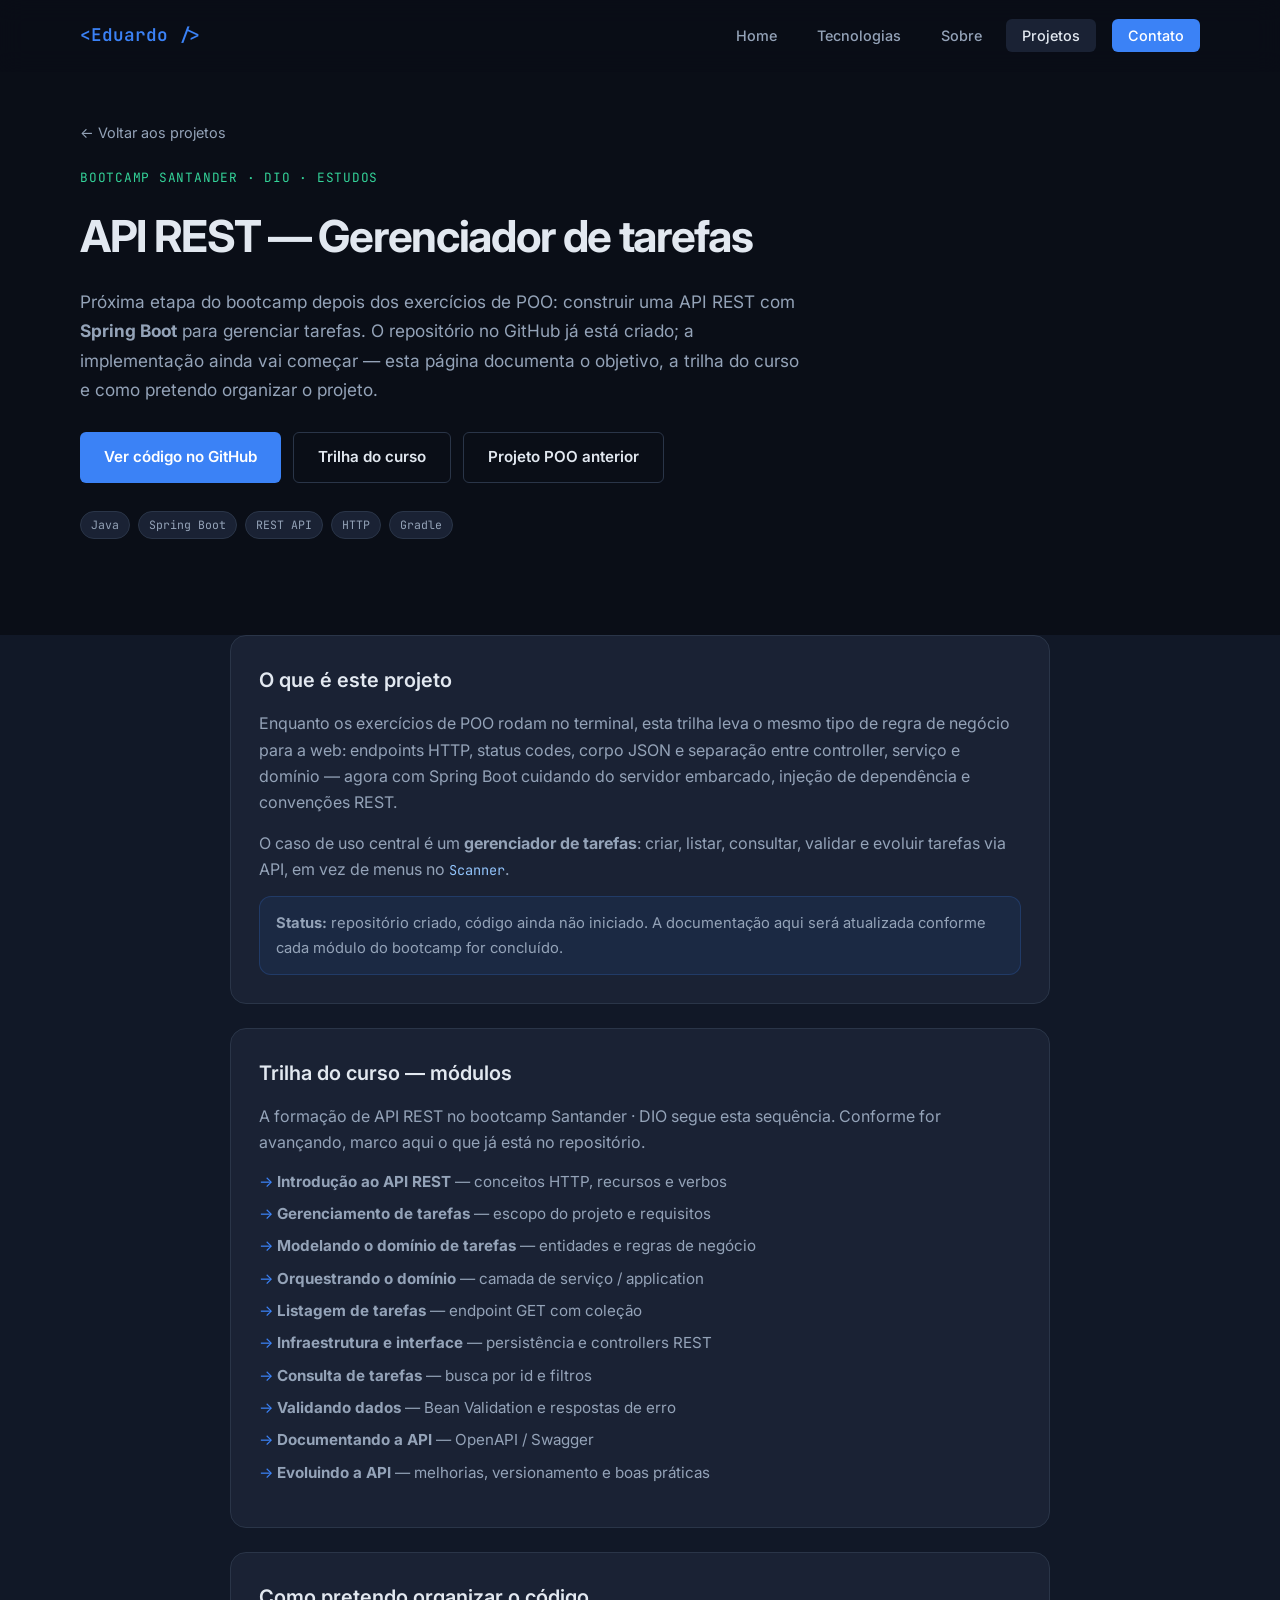
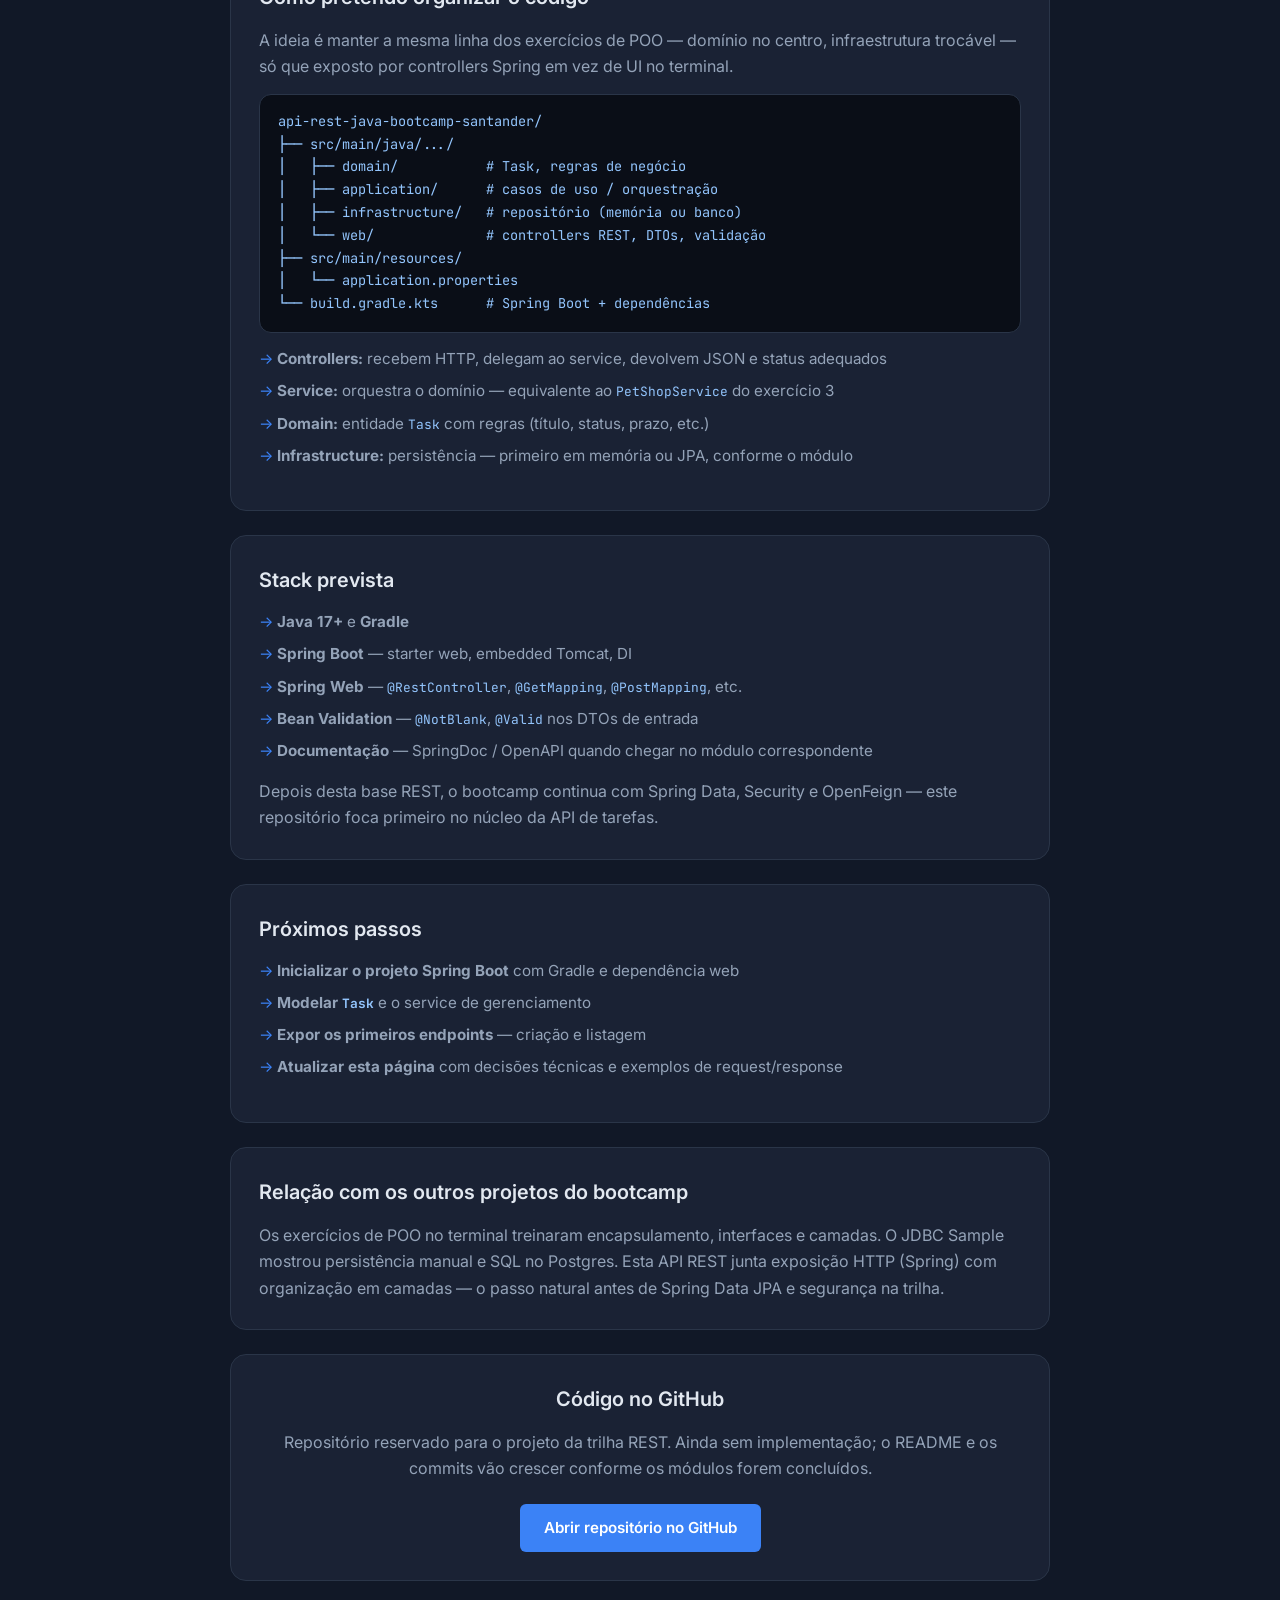
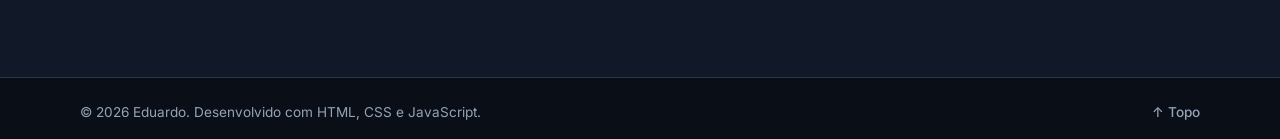
==== api-rest-java-bootcamp-santander.html @ 2c7714e4 "Spring boot" ====
<!DOCTYPE html>
<html lang="pt-BR">
<head>
  <meta charset="UTF-8">
  <meta name="viewport" content="width=device-width, initial-scale=1.0, viewport-fit=cover">
  <meta name="description" content="API REST com Spring Boot — Bootcamp Santander DIO. Gerenciador de tarefas, domínio, camadas e endpoints HTTP. Projeto em início.">
  <title>API REST Spring Boot · Bootcamp Santander DIO | Eduardo</title>
  <link rel="preconnect" href="https://fonts.googleapis.com">
  <link rel="preconnect" href="https://fonts.gstatic.com" crossorigin>
  <link href="https://fonts.googleapis.com/css2?family=Inter:wght@400;500;600;700&family=JetBrains+Mono:wght@400;500&display=swap" rel="stylesheet">
  <link rel="stylesheet" href="assets/css/styles.css">
</head>
<body>

  <header class="header" id="header">
    <nav class="nav container">
      <a href="index.html#home" class="nav__logo">&lt;Eduardo /&gt;</a>
      <button class="nav__toggle" id="nav-toggle" aria-label="Abrir menu" aria-expanded="false">
        <span></span>
        <span></span>
        <span></span>
      </button>
      <ul class="nav__menu" id="nav-menu">
        <li><a href="index.html#home" class="nav__link">Home</a></li>
        <li><a href="index.html#tecnologias" class="nav__link">Tecnologias</a></li>
        <li><a href="index.html#sobre" class="nav__link">Sobre</a></li>
        <li><a href="index.html#projetos" class="nav__link active">Projetos</a></li>
        <li><a href="index.html#contato" class="nav__link nav__link--cta">Contato</a></li>
      </ul>
    </nav>
  </header>

  <main class="project-detail">

    <section class="project-detail__hero section">
      <div class="container">
        <a href="index.html#projetos" class="project-detail__back">← Voltar aos projetos</a>
        <p class="project-detail__eyebrow">Bootcamp Santander · DIO · Estudos</p>
        <h1 class="project-detail__title">API REST — Gerenciador de tarefas</h1>
        <p class="project-detail__intro">
          Próxima etapa do bootcamp depois dos exercícios de POO: construir uma API REST com
          <strong>Spring Boot</strong> para gerenciar tarefas. O repositório no GitHub já está criado;
          a implementação ainda vai começar — esta página documenta o objetivo, a trilha do curso
          e como pretendo organizar o projeto.
        </p>
        <div class="project-detail__actions">
          <a href="https://github.com/eduardocintrasantos/api-rest-java-bootcamp-santander" target="_blank" rel="noopener noreferrer" class="btn btn--primary">
            Ver código no GitHub
          </a>
          <a href="#trilha" class="btn btn--outline">Trilha do curso</a>
          <a href="bootcamp-santander-dio.html" class="btn btn--outline">Projeto POO anterior</a>
        </div>
        <div class="project-detail__tags">
          <span>Java</span>
          <span>Spring Boot</span>
          <span>REST API</span>
          <span>HTTP</span>
          <span>Gradle</span>
        </div>
      </div>
    </section>

    <section class="project-detail__section section">
      <div class="container project-detail__grid">

        <article class="project-detail__card">
          <h2>O que é este projeto</h2>
          <p>
            Enquanto os <a href="bootcamp-santander-dio.html">exercícios de POO</a> rodam no terminal,
            esta trilha leva o mesmo tipo de regra de negócio para a web: endpoints HTTP, status codes,
            corpo JSON e separação entre controller, serviço e domínio — agora com Spring Boot cuidando
            do servidor embarcado, injeção de dependência e convenções REST.
          </p>
          <p>
            O caso de uso central é um <strong>gerenciador de tarefas</strong>: criar, listar, consultar,
            validar e evoluir tarefas via API, em vez de menus no <code>Scanner</code>.
          </p>
          <p class="project-detail__run">
            <strong>Status:</strong> repositório criado, código ainda não iniciado. A documentação aqui
            será atualizada conforme cada módulo do bootcamp for concluído.
          </p>
        </article>

        <article class="project-detail__card" id="trilha">
          <h2>Trilha do curso — módulos</h2>
          <p>
            A formação de API REST no bootcamp Santander · DIO segue esta sequência.
            Conforme for avançando, marco aqui o que já está no repositório.
          </p>
          <ul class="project-detail__list">
            <li><strong>Introdução ao API REST</strong> — conceitos HTTP, recursos e verbos</li>
            <li><strong>Gerenciamento de tarefas</strong> — escopo do projeto e requisitos</li>
            <li><strong>Modelando o domínio de tarefas</strong> — entidades e regras de negócio</li>
            <li><strong>Orquestrando o domínio</strong> — camada de serviço / application</li>
            <li><strong>Listagem de tarefas</strong> — endpoint GET com coleção</li>
            <li><strong>Infraestrutura e interface</strong> — persistência e controllers REST</li>
            <li><strong>Consulta de tarefas</strong> — busca por id e filtros</li>
            <li><strong>Validando dados</strong> — Bean Validation e respostas de erro</li>
            <li><strong>Documentando a API</strong> — OpenAPI / Swagger</li>
            <li><strong>Evoluindo a API</strong> — melhorias, versionamento e boas práticas</li>
          </ul>
        </article>

        <article class="project-detail__card" id="arquitetura">
          <h2>Como pretendo organizar o código</h2>
          <p>
            A ideia é manter a mesma linha dos exercícios de POO — domínio no centro, infraestrutura
            trocável — só que exposto por controllers Spring em vez de UI no terminal.
          </p>
          <pre class="project-detail__code"><code>api-rest-java-bootcamp-santander/
├── src/main/java/.../
│   ├── domain/           # Task, regras de negócio
│   ├── application/      # casos de uso / orquestração
│   ├── infrastructure/   # repositório (memória ou banco)
│   └── web/              # controllers REST, DTOs, validação
├── src/main/resources/
│   └── application.properties
└── build.gradle.kts      # Spring Boot + dependências</code></pre>
          <ul class="project-detail__list">
            <li><strong>Controllers:</strong> recebem HTTP, delegam ao service, devolvem JSON e status adequados</li>
            <li><strong>Service:</strong> orquestra o domínio — equivalente ao <code>PetShopService</code> do exercício 3</li>
            <li><strong>Domain:</strong> entidade <code>Task</code> com regras (título, status, prazo, etc.)</li>
            <li><strong>Infrastructure:</strong> persistência — primeiro em memória ou JPA, conforme o módulo</li>
          </ul>
        </article>

        <article class="project-detail__card" id="stack">
          <h2>Stack prevista</h2>
          <ul class="project-detail__list">
            <li><strong>Java 17+</strong> e <strong>Gradle</strong></li>
            <li><strong>Spring Boot</strong> — starter web, embedded Tomcat, DI</li>
            <li><strong>Spring Web</strong> — <code>@RestController</code>, <code>@GetMapping</code>, <code>@PostMapping</code>, etc.</li>
            <li><strong>Bean Validation</strong> — <code>@NotBlank</code>, <code>@Valid</code> nos DTOs de entrada</li>
            <li><strong>Documentação</strong> — SpringDoc / OpenAPI quando chegar no módulo correspondente</li>
          </ul>
          <p>
            Depois desta base REST, o bootcamp continua com Spring Data, Security e OpenFeign —
            este repositório foca primeiro no núcleo da API de tarefas.
          </p>
        </article>

        <article class="project-detail__card" id="proximos-passos">
          <h2>Próximos passos</h2>
          <ul class="project-detail__list">
            <li><strong>Inicializar o projeto Spring Boot</strong> com Gradle e dependência web</li>
            <li><strong>Modelar <code>Task</code></strong> e o service de gerenciamento</li>
            <li><strong>Expor os primeiros endpoints</strong> — criação e listagem</li>
            <li><strong>Atualizar esta página</strong> com decisões técnicas e exemplos de request/response</li>
          </ul>
        </article>

        <article class="project-detail__card">
          <h2>Relação com os outros projetos do bootcamp</h2>
          <p>
            Os exercícios de <a href="bootcamp-santander-dio.html">POO no terminal</a> treinaram encapsulamento,
            interfaces e camadas. O <a href="jdbc-sample.html">JDBC Sample</a> mostrou persistência manual
            e SQL no Postgres. Esta API REST junta exposição HTTP (Spring) com organização em camadas —
            o passo natural antes de Spring Data JPA e segurança na trilha.
          </p>
        </article>

        <article class="project-detail__card project-detail__card--cta">
          <h2>Código no GitHub</h2>
          <p>
            Repositório reservado para o projeto da trilha REST. Ainda sem implementação;
            o README e os commits vão crescer conforme os módulos forem concluídos.
          </p>
          <a href="https://github.com/eduardocintrasantos/api-rest-java-bootcamp-santander" target="_blank" rel="noopener noreferrer" class="btn btn--primary">
            Abrir repositório no GitHub
          </a>
        </article>

      </div>
    </section>

  </main>

  <footer class="footer">
    <div class="container footer__inner">
      <p>&copy; 2026 Eduardo. Desenvolvido com HTML, CSS e JavaScript.</p>
      <a href="index.html#home" class="footer__top" aria-label="Voltar ao topo">↑ Topo</a>
    </div>
  </footer>

  <script src="assets/js/main.js"></script>
</body>
</html>
---- assets/css/styles.css ----
:root {
  --color-bg: #0a0e17;
  --color-bg-alt: #111827;
  --color-surface: #1a2234;
  --color-surface-hover: #1f2a40;
  --color-border: #2a3548;
  --color-text: #e2e8f0;
  --color-text-muted: #94a3b8;
  --color-accent: #3b82f6;
  --color-accent-hover: #2563eb;
  --color-accent-glow: rgba(59, 130, 246, 0.25);

  --font-sans: 'Inter', system-ui, sans-serif;
  --font-mono: 'JetBrains Mono', monospace;

  --radius-sm: 6px;
  --radius-md: 12px;
  --radius-lg: 16px;

  --shadow-md: 0 8px 24px rgba(0, 0, 0, 0.4);
  --shadow-glow: 0 0 40px var(--color-accent-glow);

  --header-height: 72px;
  --safe-top: env(safe-area-inset-top, 0px);
  --transition: 0.25s ease;
}

*, *::before, *::after {
  box-sizing: border-box;
  margin: 0;
  padding: 0;
}

html {
  scroll-behavior: smooth;
  scroll-padding-top: calc(var(--header-height) + var(--safe-top));
  -webkit-text-size-adjust: 100%;
}

body {
  font-family: var(--font-sans);
  background-color: var(--color-bg);
  color: var(--color-text);
  line-height: 1.6;
  -webkit-font-smoothing: antialiased;
  overflow-x: clip;
}

img, svg {
  display: block;
  max-width: 100%;
}

a {
  color: inherit;
  text-decoration: none;
}

ul {
  list-style: none;
}

button {
  font: inherit;
  color: inherit;
  border: none;
  background: none;
}

.container {
  width: min(1120px, 92%);
  margin-inline: auto;
}

.section {
  padding-block: 96px;
}

.section__title {
  font-size: clamp(1.75rem, 4vw, 2.25rem);
  font-weight: 700;
  letter-spacing: -0.02em;
  margin-bottom: 12px;
}

.section__subtitle {
  color: var(--color-text-muted);
  font-size: 1.05rem;
  max-width: 540px;
  margin-bottom: 48px;
}

.btn {
  display: inline-flex;
  align-items: center;
  justify-content: center;
  gap: 8px;
  padding: 12px 24px;
  border-radius: var(--radius-sm);
  font-weight: 600;
  font-size: 0.95rem;
  cursor: pointer;
  transition: all var(--transition);
}

.btn--primary {
  background: var(--color-accent);
  color: #fff;
}

.btn--primary:hover {
  background: var(--color-accent-hover);
  box-shadow: var(--shadow-glow);
  transform: translateY(-1px);
}

.btn--outline {
  border: 1px solid var(--color-border);
  color: var(--color-text);
}

.btn--outline:hover {
  border-color: var(--color-accent);
  color: var(--color-accent);
}

.header {
  position: fixed;
  top: 0;
  left: 0;
  width: 100%;
  height: calc(var(--header-height) + var(--safe-top));
  padding-top: var(--safe-top);
  background: rgba(10, 14, 23, 0.85);
  backdrop-filter: blur(12px);
  border-bottom: 1px solid transparent;
  z-index: 100;
  transition: border-color var(--transition);
}

.header.scrolled {
  border-bottom-color: var(--color-border);
}

.nav {
  display: flex;
  align-items: center;
  justify-content: space-between;
  height: 100%;
}

.nav__logo {
  font-family: var(--font-mono);
  font-weight: 600;
  font-size: 1.1rem;
  color: var(--color-accent);
}

.nav__menu {
  display: flex;
  align-items: center;
  gap: 8px;
}

.nav__link {
  padding: 8px 16px;
  border-radius: var(--radius-sm);
  font-size: 0.9rem;
  font-weight: 500;
  color: var(--color-text-muted);
  transition: color var(--transition), background var(--transition);
}

.nav__link:hover,
.nav__link.active {
  color: var(--color-text);
}

.nav__link.active {
  background: var(--color-surface);
}

.nav__link--cta {
  background: var(--color-accent);
  color: #fff !important;
  margin-left: 8px;
}

.nav__link--cta:hover {
  background: var(--color-accent-hover);
}

.nav__toggle {
  display: none;
  flex-direction: column;
  gap: 5px;
  cursor: pointer;
  padding: 4px;
}

.nav__toggle span {
  display: block;
  width: 24px;
  height: 2px;
  background: var(--color-text);
  border-radius: 2px;
  transition: var(--transition);
}

.hero {
  min-height: 100vh;
  display: flex;
  align-items: center;
  padding-top: calc(var(--header-height) + var(--safe-top));
  position: relative;
  overflow: hidden;
}

.hero::before {
  content: '';
  position: absolute;
  top: -20%;
  right: -10%;
  width: 600px;
  height: 600px;
  background: radial-gradient(circle, var(--color-accent-glow) 0%, transparent 70%);
  pointer-events: none;
}

.hero__grid {
  display: grid;
  grid-template-columns: 1fr 1fr;
  gap: 64px;
  align-items: center;
}

.hero__greeting {
  font-family: var(--font-mono);
  color: var(--color-accent);
  font-size: 0.95rem;
  margin-bottom: 8px;
}

.hero__title {
  font-size: clamp(2.5rem, 6vw, 4rem);
  font-weight: 700;
  letter-spacing: -0.03em;
  line-height: 1.1;
  margin-bottom: 8px;
}

.hero__subtitle {
  font-size: clamp(1.1rem, 2.5vw, 1.4rem);
  color: var(--color-text-muted);
  font-weight: 500;
  margin-bottom: 20px;
}

.hero__description {
  color: var(--color-text-muted);
  font-size: 1.05rem;
  max-width: 480px;
  margin-bottom: 32px;
}

.hero__actions {
  display: flex;
  flex-wrap: wrap;
  gap: 12px;
  margin-bottom: 40px;
}

.hero__social {
  display: flex;
  flex-wrap: wrap;
  gap: 16px;
}

.social-link {
  display: inline-flex;
  align-items: center;
  gap: 8px;
  font-size: 0.9rem;
  color: var(--color-text-muted);
  transition: color var(--transition);
}

.social-link svg {
  width: 20px;
  height: 20px;
}

.social-link:hover {
  color: var(--color-accent);
}

.hero__photo {
  max-width: 340px;
  margin-inline: auto;
}

.hero__photo-frame {
  aspect-ratio: 4 / 5;
  border-radius: var(--radius-lg);
  overflow: hidden;
  border: 1px solid var(--color-border);
  box-shadow: var(--shadow-md);
  background: var(--color-surface);
}

.hero__photo-frame img {
  width: 100%;
  height: 100%;
  object-fit: cover;
  object-position: center top;
}

.code-block {
  background: var(--color-surface);
  border: 1px solid var(--color-border);
  border-radius: var(--radius-md);
  overflow: hidden;
  box-shadow: var(--shadow-md);
}

.code-block__header {
  display: flex;
  align-items: center;
  gap: 8px;
  padding: 12px 16px;
  background: var(--color-bg-alt);
  border-bottom: 1px solid var(--color-border);
}

.dot {
  width: 12px;
  height: 12px;
  border-radius: 50%;
}

.dot--red { background: #ef4444; }
.dot--yellow { background: #eab308; }
.dot--green { background: #22c55e; }

.code-block__filename {
  margin-left: auto;
  font-family: var(--font-mono);
  font-size: 0.75rem;
  color: var(--color-text-muted);
}

.code-block__body {
  padding: 24px;
  font-family: var(--font-mono);
  font-size: 0.85rem;
  line-height: 1.7;
  overflow-x: auto;
}

.code-block__body .kw { color: #c084fc; }
.code-block__body .cls { color: #67e8f9; }
.code-block__body .str { color: #86efac; }
.code-block__body .fn { color: #fbbf24; }

.tech {
  background: var(--color-bg-alt);
}

.tech__grid {
  display: grid;
  grid-template-columns: repeat(auto-fit, minmax(180px, 1fr));
  gap: 20px;
}

.tech__card {
  background: var(--color-surface);
  border: 1px solid var(--color-border);
  border-radius: var(--radius-md);
  padding: 28px 24px;
  text-align: center;
  transition: border-color var(--transition), transform var(--transition);
}

.tech__card:hover {
  border-color: var(--color-accent);
  transform: translateY(-4px);
}

.tech__icon {
  font-size: 2rem;
  display: block;
  margin-bottom: 12px;
}

.tech__name {
  font-size: 1rem;
  font-weight: 600;
  margin-bottom: 6px;
}

.tech__desc {
  font-size: 0.85rem;
  color: var(--color-text-muted);
}

.about__grid {
  display: grid;
  grid-template-columns: 2fr 1fr;
  gap: 48px;
  align-items: start;
}

.about__text {
  color: var(--color-text-muted);
  margin-bottom: 16px;
  font-size: 1.05rem;
}

.about__highlights {
  display: grid;
  gap: 16px;
  margin-top: 32px;
}

.highlight {
  display: flex;
  align-items: flex-start;
  gap: 16px;
  padding: 16px;
  background: var(--color-surface);
  border: 1px solid var(--color-border);
  border-radius: var(--radius-md);
  transition: border-color var(--transition);
}

.highlight:hover {
  border-color: var(--color-accent);
}

.highlight__icon {
  font-size: 1.4rem;
  flex-shrink: 0;
}

.highlight strong {
  display: block;
  font-size: 0.95rem;
  margin-bottom: 2px;
}

.highlight p {
  font-size: 0.85rem;
  color: var(--color-text-muted);
}

.highlight__meta {
  font-family: var(--font-mono);
  font-size: 0.78rem !important;
  color: var(--color-accent) !important;
  margin-top: 4px;
}

.highlight__topics {
  margin-top: 6px;
}

.highlight__topics li {
  position: relative;
  padding-left: 14px;
  font-size: 0.85rem;
  color: var(--color-text-muted);
  margin-bottom: 4px;
  line-height: 1.45;
}

.highlight__topics li::before {
  content: '·';
  position: absolute;
  left: 0;
  color: var(--color-accent);
  font-weight: 700;
}

.about__card {
  background: var(--color-surface);
  border: 1px solid var(--color-border);
  border-radius: var(--radius-md);
  padding: 28px;
  position: sticky;
  top: calc(var(--header-height) + 24px);
}

.about__card-title {
  font-size: 1.1rem;
  margin-bottom: 16px;
}

.hobbies li {
  padding: 10px 0;
  border-bottom: 1px solid var(--color-border);
  font-size: 0.95rem;
  color: var(--color-text-muted);
}

.hobbies li:last-child {
  border-bottom: none;
}

.projects {
  background: var(--color-bg-alt);
}

.projects__grid {
  display: grid;
  grid-template-columns: repeat(auto-fit, minmax(min(100%, 320px), 1fr));
  gap: 28px;
}

.project-card {
  background: var(--color-surface);
  border: 1px solid var(--color-border);
  border-radius: var(--radius-lg);
  overflow: hidden;
  transition: border-color var(--transition), transform var(--transition), box-shadow var(--transition);
}

.project-card:hover {
  border-color: var(--color-accent);
  transform: translateY(-6px);
  box-shadow: var(--shadow-md);
}

.project-card__link {
  display: block;
  height: 100%;
}

.project-card__image {
  position: relative;
  aspect-ratio: 16 / 9;
  background: var(--color-bg);
  overflow: hidden;
}

.project-card__img {
  width: 100%;
  height: 100%;
  object-fit: cover;
  object-position: top center;
  display: block;
}

.project-card__placeholder {
  display: flex;
  flex-direction: column;
  align-items: center;
  justify-content: center;
  gap: 12px;
  height: 100%;
  color: var(--color-text-muted);
  border-bottom: 1px dashed var(--color-border);
}

.project-card__placeholder svg {
  width: 48px;
  height: 48px;
  opacity: 0.4;
}

.project-card__placeholder span {
  font-size: 0.85rem;
  opacity: 0.6;
}

.project-card__badge {
  position: absolute;
  top: 12px;
  right: 12px;
  background: rgba(59, 130, 246, 0.15);
  color: var(--color-accent);
  font-size: 0.75rem;
  font-weight: 600;
  padding: 4px 10px;
  border-radius: 20px;
  border: 1px solid rgba(59, 130, 246, 0.3);
}

.project-card__badge--ai {
  background: #7c3aed;
  color: #fff;
  border-color: #6d28d9;
}

.project-card__badge--next {
  background: var(--color-accent);
  color: #fff;
  border-color: transparent;
}

.project-card__badge--study {
  background: rgba(16, 185, 129, 0.15);
  color: #34d399;
  border-color: rgba(16, 185, 129, 0.35);
}

.project-card__placeholder--code {
  background:
    linear-gradient(135deg, rgba(59, 130, 246, 0.08), rgba(16, 185, 129, 0.06)),
    var(--color-bg);
}

.project-card__note {
  font-size: 0.85rem;
  color: var(--color-text-muted);
  margin-bottom: 14px;
  line-height: 1.55;
}

.project-card__body {
  padding: 24px;
}

.project-card__title {
  font-size: 1.15rem;
  font-weight: 600;
  margin-bottom: 12px;
}

.project-card__features {
  margin-bottom: 16px;
}

.project-card__features li {
  position: relative;
  padding-left: 18px;
  font-size: 0.88rem;
  color: var(--color-text-muted);
  margin-bottom: 6px;
}

.project-card__features li::before {
  content: '→';
  position: absolute;
  left: 0;
  color: var(--color-accent);
  font-size: 0.8rem;
}

.project-card__tags {
  display: flex;
  flex-wrap: wrap;
  gap: 8px;
}

.project-card__tags span {
  font-family: var(--font-mono);
  font-size: 0.72rem;
  padding: 4px 10px;
  background: var(--color-bg-alt);
  border: 1px solid var(--color-border);
  border-radius: 20px;
  color: var(--color-text-muted);
}

.project-detail__hero {
  padding-top: calc(var(--header-height) + var(--safe-top) + 48px);
}

.project-detail__back {
  display: inline-flex;
  align-items: center;
  gap: 6px;
  color: var(--color-text-muted);
  font-size: 0.9rem;
  margin-bottom: 24px;
  transition: color var(--transition);
}

.project-detail__back:hover {
  color: var(--color-accent);
}

.project-detail__eyebrow {
  font-family: var(--font-mono);
  font-size: 0.8rem;
  color: #34d399;
  text-transform: uppercase;
  letter-spacing: 0.06em;
  margin-bottom: 12px;
}

.project-detail__title {
  font-size: clamp(2rem, 5vw, 2.75rem);
  font-weight: 700;
  letter-spacing: -0.03em;
  margin-bottom: 16px;
  max-width: 720px;
}

.project-detail__intro {
  color: var(--color-text-muted);
  font-size: 1.08rem;
  max-width: 720px;
  margin-bottom: 28px;
  line-height: 1.7;
}

.project-detail__actions {
  display: flex;
  flex-wrap: wrap;
  gap: 12px;
  margin-bottom: 28px;
}

.project-detail__tags {
  display: flex;
  flex-wrap: wrap;
  gap: 8px;
}

.project-detail__tags span {
  font-family: var(--font-mono);
  font-size: 0.72rem;
  padding: 4px 10px;
  background: var(--color-surface);
  border: 1px solid var(--color-border);
  border-radius: 20px;
  color: var(--color-text-muted);
}

.project-detail__section {
  background: var(--color-bg-alt);
  padding-top: 0;
}

.project-detail__grid {
  display: grid;
  gap: 24px;
  max-width: 820px;
}

.project-detail__card {
  background: var(--color-surface);
  border: 1px solid var(--color-border);
  border-radius: var(--radius-lg);
  padding: 28px;
}

.project-detail__card h2 {
  font-size: 1.25rem;
  font-weight: 600;
  margin-bottom: 14px;
}

.project-detail__card p {
  color: var(--color-text-muted);
  margin-bottom: 14px;
  line-height: 1.65;
}

.project-detail__card p:last-child {
  margin-bottom: 0;
}

.project-detail__list {
  margin: 0 0 14px 0;
  padding: 0;
  list-style: none;
}

.project-detail__list li {
  position: relative;
  padding-left: 18px;
  color: var(--color-text-muted);
  margin-bottom: 8px;
  font-size: 0.95rem;
}

.project-detail__list li::before {
  content: '→';
  position: absolute;
  left: 0;
  color: var(--color-accent);
}

.project-detail__decision {
  padding-top: 18px;
  margin-top: 18px;
  border-top: 1px solid var(--color-border);
}

.project-detail__decision:first-of-type {
  padding-top: 0;
  margin-top: 0;
  border-top: none;
}

.project-detail__decision h3 {
  font-size: 1rem;
  font-weight: 600;
  margin-bottom: 10px;
  color: var(--color-text);
}

.project-detail__code {
  background: var(--color-bg);
  border: 1px solid var(--color-border);
  border-radius: var(--radius-md);
  padding: 16px 18px;
  overflow-x: auto;
  margin: 14px 0;
}

.project-detail__code code {
  font-family: var(--font-mono);
  font-size: 0.82rem;
  line-height: 1.6;
  color: #cbd5e1;
  white-space: pre;
}

.project-detail__run {
  padding: 14px 16px;
  background: rgba(59, 130, 246, 0.08);
  border: 1px solid rgba(59, 130, 246, 0.2);
  border-radius: var(--radius-md);
  font-size: 0.92rem;
}

.project-detail__card--cta {
  text-align: center;
}

.project-detail__card--cta .btn {
  margin-top: 8px;
}

.project-detail__card code,
.project-detail__run code {
  font-family: var(--font-mono);
  font-size: 0.85em;
  color: #93c5fd;
}

.contact__content {
  max-width: 560px;
}

.contact__text {
  color: var(--color-text-muted);
  margin-bottom: 32px;
  font-size: 1.05rem;
}

.contact__links {
  display: flex;
  flex-direction: column;
  gap: 16px;
}

.contact__link {
  display: inline-flex;
  align-items: center;
  gap: 12px;
  min-width: 0;
  font-size: 0.95rem;
  color: var(--color-text-muted);
  padding: 16px 20px;
  background: var(--color-surface);
  border: 1px solid var(--color-border);
  border-radius: var(--radius-md);
  overflow-wrap: anywhere;
  transition: color var(--transition), border-color var(--transition);
}

.contact__link svg {
  width: 20px;
  height: 20px;
  flex-shrink: 0;
}

.contact__link:hover {
  color: var(--color-accent);
  border-color: var(--color-accent);
}

.footer {
  border-top: 1px solid var(--color-border);
  padding-block: 24px;
}

.footer__inner {
  display: flex;
  align-items: center;
  justify-content: space-between;
  font-size: 0.85rem;
  color: var(--color-text-muted);
}

.footer__top {
  font-weight: 500;
  transition: color var(--transition);
}

.footer__top:hover {
  color: var(--color-accent);
}

@media (max-width: 900px) {
  .hero {
    min-height: auto;
    padding-bottom: 48px;
  }

  .hero__grid,
  .about__grid {
    grid-template-columns: 1fr;
    gap: 40px;
  }

  .hero__visual {
    order: -1;
  }

  .hero__photo {
    max-width: min(260px, 68vw);
  }

  .about__card {
    position: static;
  }
}

@media (max-width: 768px) {
  .container {
    width: min(1120px, calc(100% - 24px));
  }

  .section {
    padding-block: 72px;
  }

  .section__subtitle {
    margin-bottom: 32px;
  }

  .nav__toggle {
    display: flex;
  }

  .nav__menu {
    position: fixed;
    top: calc(var(--header-height) + var(--safe-top));
    left: 0;
    width: 100%;
    z-index: 99;
    flex-direction: column;
    background: var(--color-bg-alt);
    border-bottom: 1px solid var(--color-border);
    padding: 16px;
    padding-bottom: max(16px, env(safe-area-inset-bottom));
    gap: 4px;
    max-height: calc(100dvh - var(--header-height) - var(--safe-top));
    overflow-y: auto;
    transform: translateY(-120%);
    opacity: 0;
    pointer-events: none;
    transition: transform var(--transition), opacity var(--transition);
  }

  .nav__menu.open {
    transform: translateY(0);
    opacity: 1;
    pointer-events: all;
  }

  .nav__link {
    width: 100%;
    text-align: center;
    padding: 12px;
  }

  .nav__link--cta {
    margin-left: 0;
    margin-top: 8px;
  }

  .nav__toggle.open span:nth-child(1) {
    transform: rotate(45deg) translate(5px, 5px);
  }

  .nav__toggle.open span:nth-child(2) {
    opacity: 0;
  }

  .nav__toggle.open span:nth-child(3) {
    transform: rotate(-45deg) translate(5px, -5px);
  }

  .projects__grid {
    gap: 20px;
  }

  .project-card__body {
    padding: 20px;
  }

  .project-detail__hero {
    padding-top: calc(var(--header-height) + var(--safe-top) + 32px);
  }

  .project-detail__card {
    padding: 22px;
  }
}

@media (max-width: 480px) {
  .section {
    padding-block: 56px;
  }

  .hero__title {
    font-size: clamp(2rem, 10vw, 2.75rem);
  }

  .hero__description {
    font-size: 1rem;
  }

  .hero__actions {
    flex-direction: column;
  }

  .hero__actions .btn {
    width: 100%;
  }

  .hero__social {
    flex-direction: column;
    align-items: flex-start;
    gap: 12px;
  }

  .tech__card {
    padding: 22px 18px;
  }

  .highlight {
    padding: 14px;
    gap: 12px;
  }

  .project-detail__actions {
    flex-direction: column;
  }

  .project-detail__actions .btn {
    width: 100%;
  }

  .project-detail__card {
    padding: 18px;
  }

  .contact__link {
    padding: 14px 16px;
    font-size: 0.9rem;
  }

  .footer__inner {
    flex-direction: column;
    gap: 12px;
    text-align: center;
  }
}
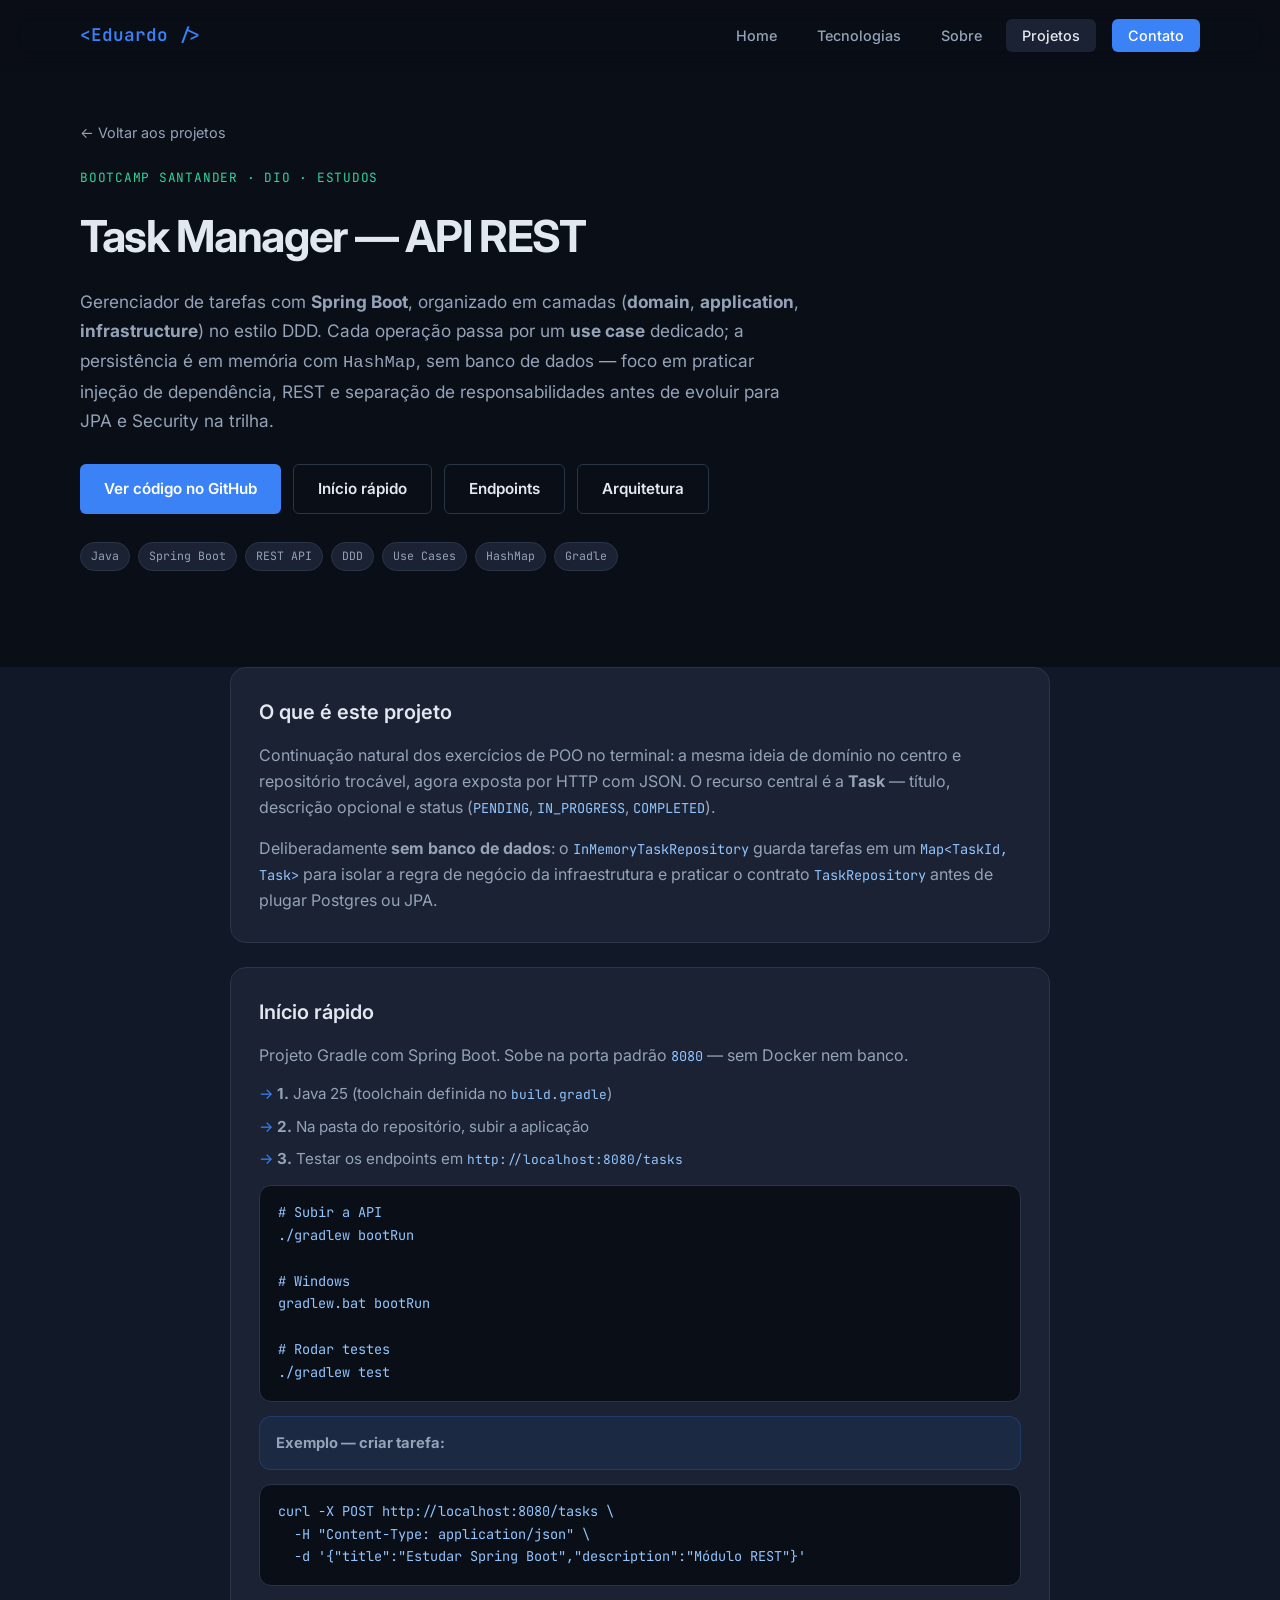
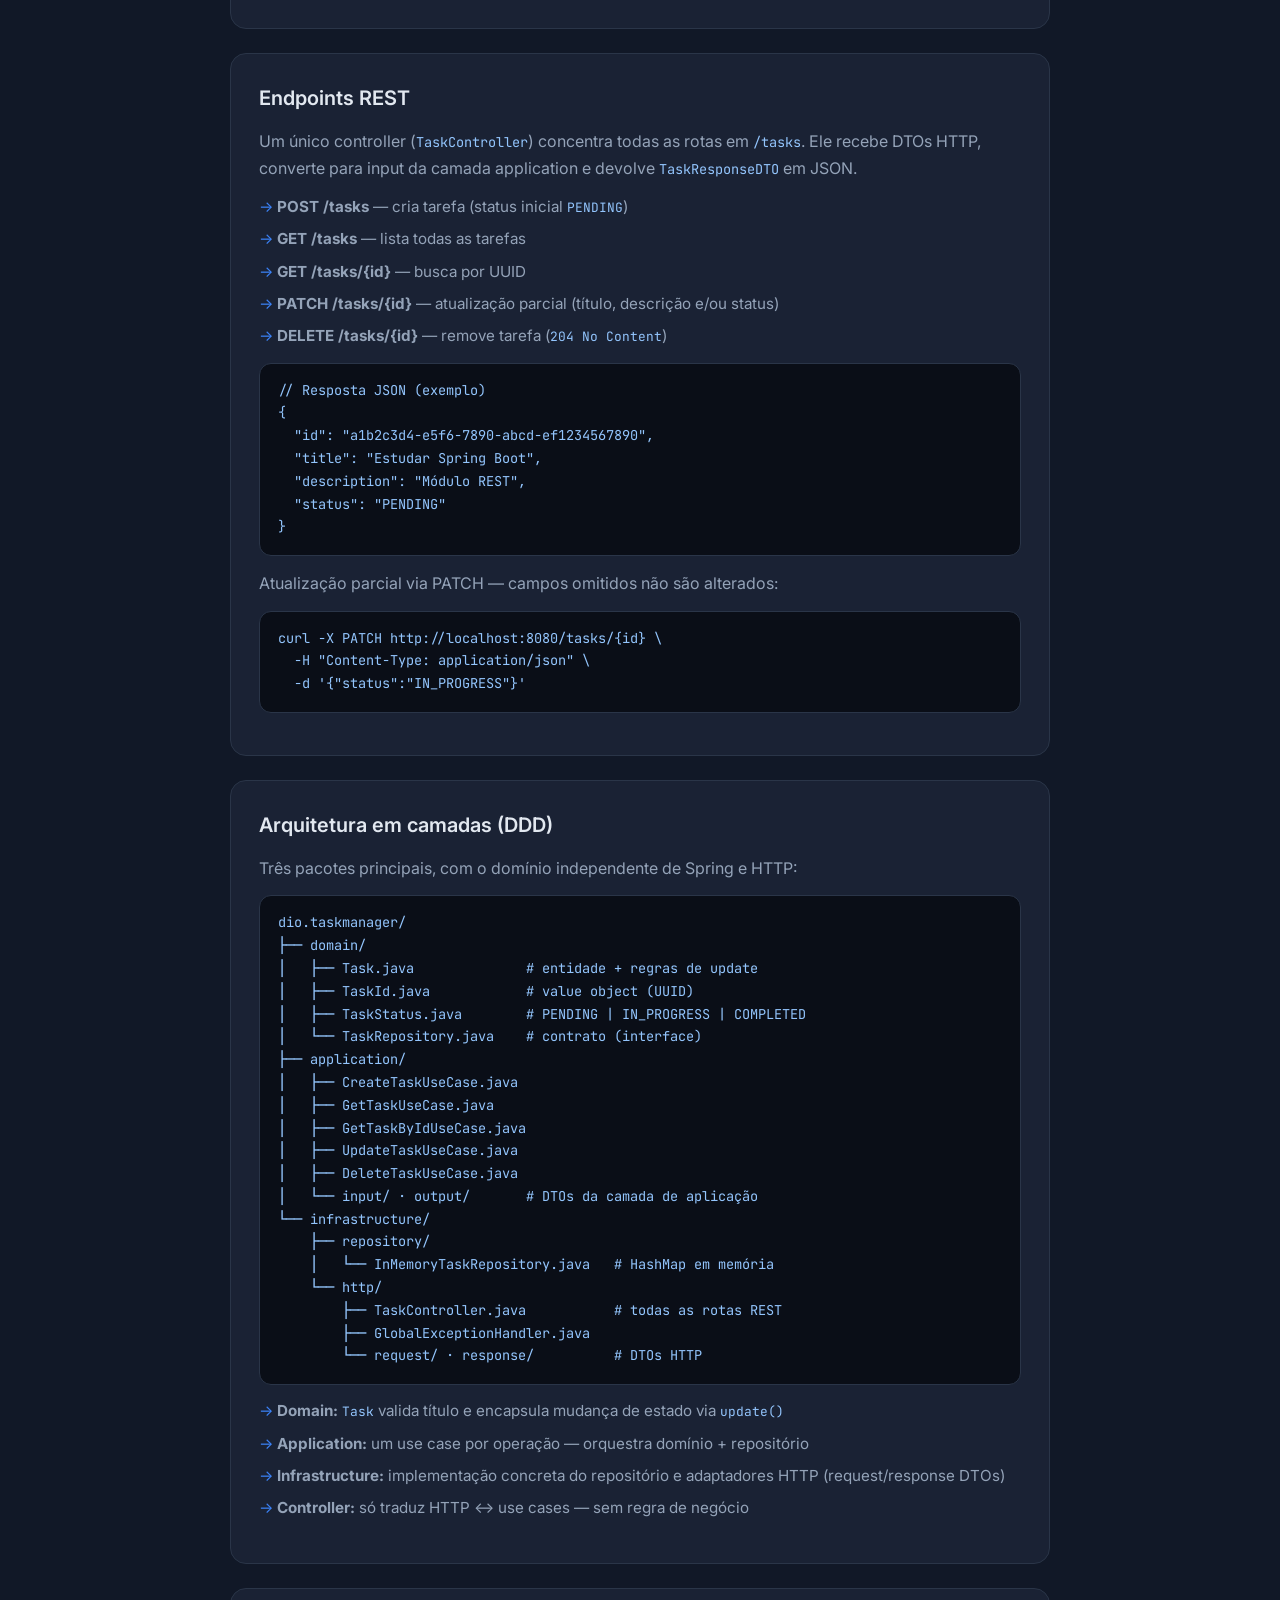
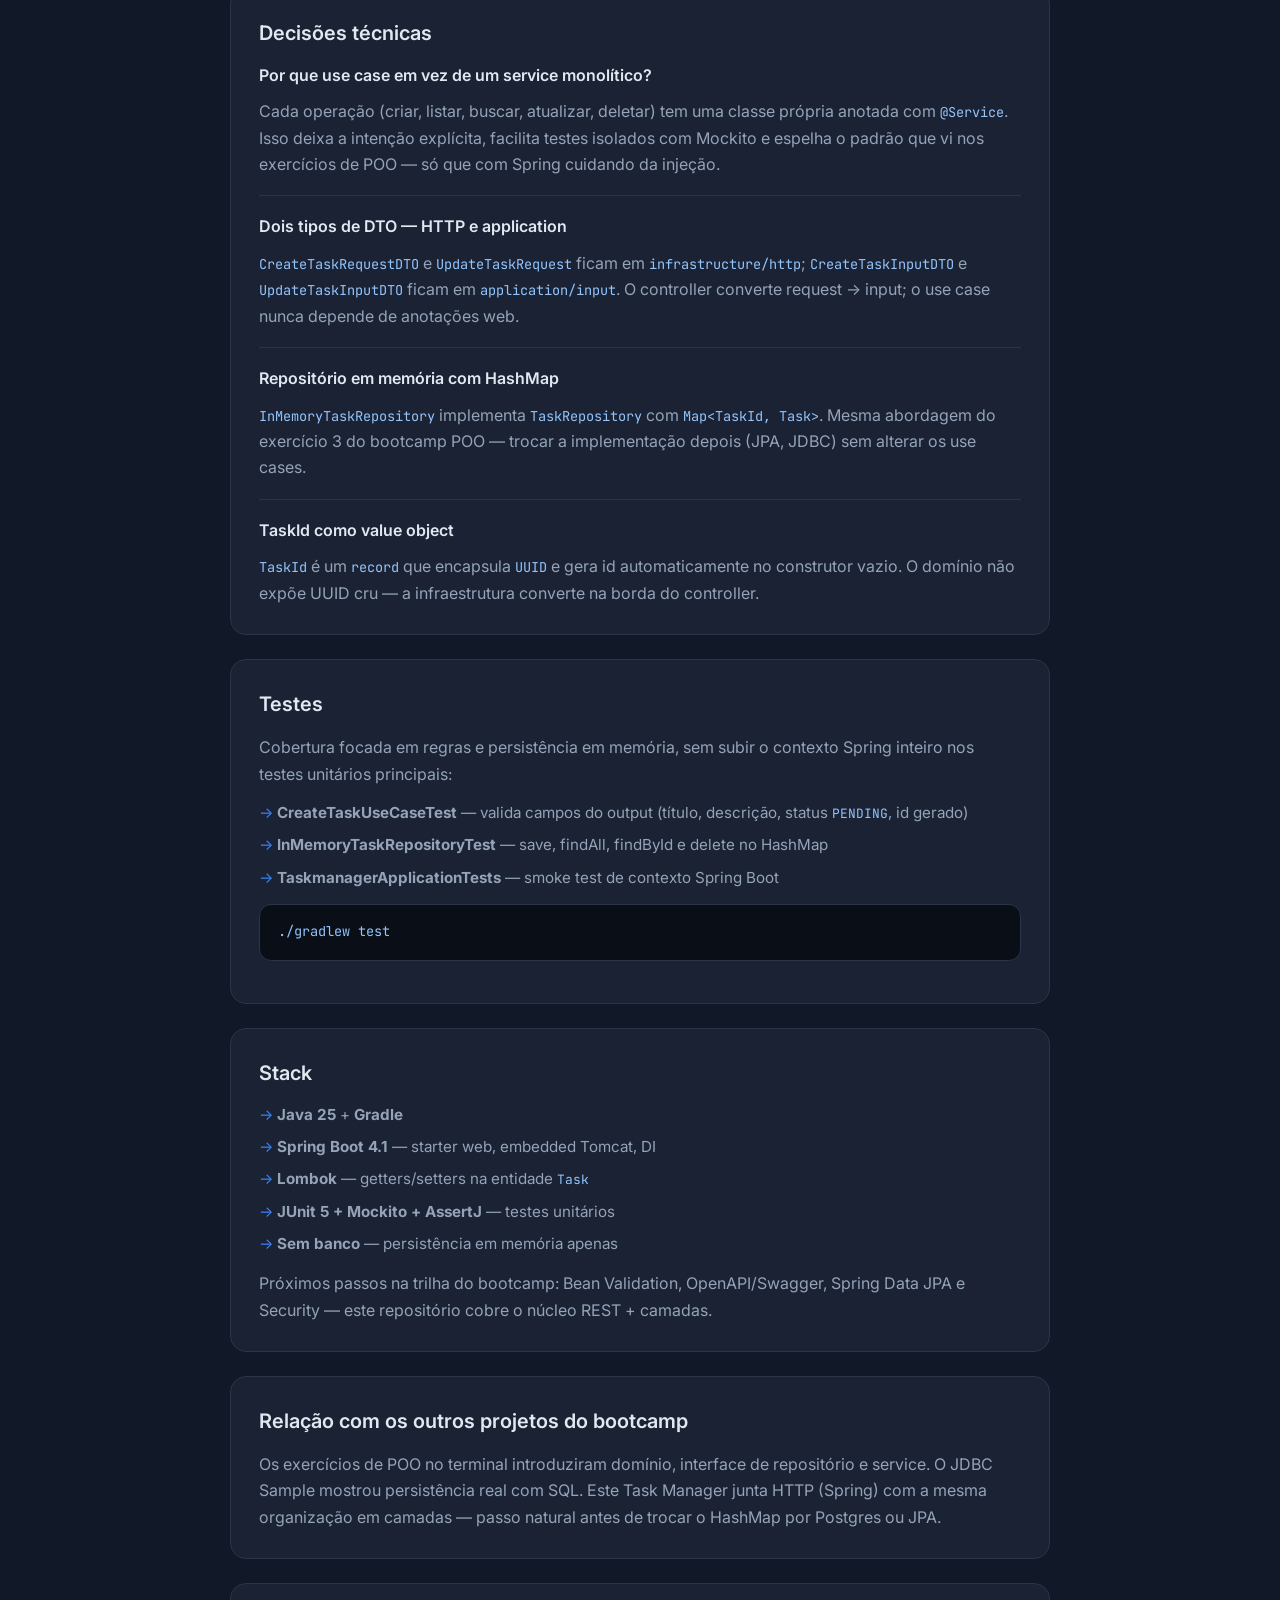
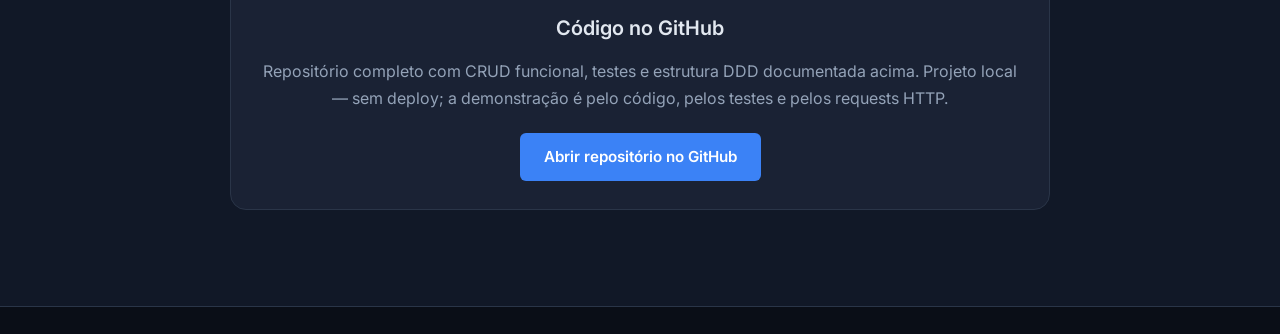
==== commit 247c973a: "Projeto Tasks" ====
--- a/api-rest-java-bootcamp-santander.html
+++ b/api-rest-java-bootcamp-santander.html
@@ -3,8 +3,8 @@
 <head>
   <meta charset="UTF-8">
   <meta name="viewport" content="width=device-width, initial-scale=1.0, viewport-fit=cover">
-  <meta name="description" content="API REST com Spring Boot — Bootcamp Santander DIO. Gerenciador de tarefas, domínio, camadas e endpoints HTTP. Projeto em início.">
-  <title>API REST Spring Boot · Bootcamp Santander DIO | Eduardo</title>
+  <meta name="description" content="Task Manager — API REST com Spring Boot e DDD. CRUD de tarefas, use cases, repositório em memória com HashMap, sem banco de dados. Bootcamp Santander DIO.">
+  <title>Task Manager · API REST Spring Boot | Eduardo</title>
   <link rel="preconnect" href="https://fonts.googleapis.com">
   <link rel="preconnect" href="https://fonts.gstatic.com" crossorigin>
   <link href="https://fonts.googleapis.com/css2?family=Inter:wght@400;500;600;700&family=JetBrains+Mono:wght@400;500&display=swap" rel="stylesheet">
@@ -36,25 +36,29 @@
       <div class="container">
         <a href="index.html#projetos" class="project-detail__back">← Voltar aos projetos</a>
         <p class="project-detail__eyebrow">Bootcamp Santander · DIO · Estudos</p>
-        <h1 class="project-detail__title">API REST — Gerenciador de tarefas</h1>
+        <h1 class="project-detail__title">Task Manager — API REST</h1>
         <p class="project-detail__intro">
-          Próxima etapa do bootcamp depois dos exercícios de POO: construir uma API REST com
-          <strong>Spring Boot</strong> para gerenciar tarefas. O repositório no GitHub já está criado;
-          a implementação ainda vai começar — esta página documenta o objetivo, a trilha do curso
-          e como pretendo organizar o projeto.
+          Gerenciador de tarefas com <strong>Spring Boot</strong>, organizado em camadas
+          (<strong>domain</strong>, <strong>application</strong>, <strong>infrastructure</strong>) no estilo DDD.
+          Cada operação passa por um <strong>use case</strong> dedicado; a persistência é em memória com
+          <code>HashMap</code>, sem banco de dados — foco em praticar injeção de dependência, REST e separação
+          de responsabilidades antes de evoluir para JPA e Security na trilha.
         </p>
         <div class="project-detail__actions">
           <a href="https://github.com/eduardocintrasantos/api-rest-java-bootcamp-santander" target="_blank" rel="noopener noreferrer" class="btn btn--primary">
             Ver código no GitHub
           </a>
-          <a href="#trilha" class="btn btn--outline">Trilha do curso</a>
-          <a href="bootcamp-santander-dio.html" class="btn btn--outline">Projeto POO anterior</a>
+          <a href="#inicio-rapido" class="btn btn--outline">Início rápido</a>
+          <a href="#endpoints" class="btn btn--outline">Endpoints</a>
+          <a href="#arquitetura" class="btn btn--outline">Arquitetura</a>
         </div>
         <div class="project-detail__tags">
           <span>Java</span>
           <span>Spring Boot</span>
           <span>REST API</span>
-          <span>HTTP</span>
+          <span>DDD</span>
+          <span>Use Cases</span>
+          <span>HashMap</span>
           <span>Gradle</span>
         </div>
       </div>
@@ -66,104 +70,192 @@
         <article class="project-detail__card">
           <h2>O que é este projeto</h2>
           <p>
-            Enquanto os <a href="bootcamp-santander-dio.html">exercícios de POO</a> rodam no terminal,
-            esta trilha leva o mesmo tipo de regra de negócio para a web: endpoints HTTP, status codes,
-            corpo JSON e separação entre controller, serviço e domínio — agora com Spring Boot cuidando
-            do servidor embarcado, injeção de dependência e convenções REST.
-          </p>
-          <p>
-            O caso de uso central é um <strong>gerenciador de tarefas</strong>: criar, listar, consultar,
-            validar e evoluir tarefas via API, em vez de menus no <code>Scanner</code>.
-          </p>
+            Continuação natural dos <a href="bootcamp-santander-dio.html">exercícios de POO no terminal</a>:
+            a mesma ideia de domínio no centro e repositório trocável, agora exposta por HTTP com JSON.
+            O recurso central é a <strong>Task</strong> — título, descrição opcional e status
+            (<code>PENDING</code>, <code>IN_PROGRESS</code>, <code>COMPLETED</code>).
+          </p>
+          <p>
+            Deliberadamente <strong>sem banco de dados</strong>: o
+            <code>InMemoryTaskRepository</code> guarda tarefas em um <code>Map&lt;TaskId, Task&gt;</code>
+            para isolar a regra de negócio da infraestrutura e praticar o contrato
+            <code>TaskRepository</code> antes de plugar Postgres ou JPA.
+          </p>
+        </article>
+
+        <article class="project-detail__card" id="inicio-rapido">
+          <h2>Início rápido</h2>
+          <p>
+            Projeto Gradle com Spring Boot. Sobe na porta padrão <code>8080</code> — sem Docker nem banco.
+          </p>
+          <ul class="project-detail__list">
+            <li><strong>1.</strong> Java 25 (toolchain definida no <code>build.gradle</code>)</li>
+            <li><strong>2.</strong> Na pasta do repositório, subir a aplicação</li>
+            <li><strong>3.</strong> Testar os endpoints em <code>http://localhost:8080/tasks</code></li>
+          </ul>
+          <pre class="project-detail__code"><code># Subir a API
+./gradlew bootRun
+
+# Windows
+gradlew.bat bootRun
+
+# Rodar testes
+./gradlew test</code></pre>
           <p class="project-detail__run">
-            <strong>Status:</strong> repositório criado, código ainda não iniciado. A documentação aqui
-            será atualizada conforme cada módulo do bootcamp for concluído.
-          </p>
-        </article>
-
-        <article class="project-detail__card" id="trilha">
-          <h2>Trilha do curso — módulos</h2>
-          <p>
-            A formação de API REST no bootcamp Santander · DIO segue esta sequência.
-            Conforme for avançando, marco aqui o que já está no repositório.
-          </p>
-          <ul class="project-detail__list">
-            <li><strong>Introdução ao API REST</strong> — conceitos HTTP, recursos e verbos</li>
-            <li><strong>Gerenciamento de tarefas</strong> — escopo do projeto e requisitos</li>
-            <li><strong>Modelando o domínio de tarefas</strong> — entidades e regras de negócio</li>
-            <li><strong>Orquestrando o domínio</strong> — camada de serviço / application</li>
-            <li><strong>Listagem de tarefas</strong> — endpoint GET com coleção</li>
-            <li><strong>Infraestrutura e interface</strong> — persistência e controllers REST</li>
-            <li><strong>Consulta de tarefas</strong> — busca por id e filtros</li>
-            <li><strong>Validando dados</strong> — Bean Validation e respostas de erro</li>
-            <li><strong>Documentando a API</strong> — OpenAPI / Swagger</li>
-            <li><strong>Evoluindo a API</strong> — melhorias, versionamento e boas práticas</li>
-          </ul>
+            <strong>Exemplo — criar tarefa:</strong>
+          </p>
+          <pre class="project-detail__code"><code>curl -X POST http://localhost:8080/tasks \
+  -H "Content-Type: application/json" \
+  -d '{"title":"Estudar Spring Boot","description":"Módulo REST"}'</code></pre>
+        </article>
+
+        <article class="project-detail__card" id="endpoints">
+          <h2>Endpoints REST</h2>
+          <p>
+            Um único controller (<code>TaskController</code>) concentra todas as rotas em
+            <code>/tasks</code>. Ele recebe DTOs HTTP, converte para input da camada application
+            e devolve <code>TaskResponseDTO</code> em JSON.
+          </p>
+          <ul class="project-detail__list">
+            <li><strong>POST /tasks</strong> — cria tarefa (status inicial <code>PENDING</code>)</li>
+            <li><strong>GET /tasks</strong> — lista todas as tarefas</li>
+            <li><strong>GET /tasks/{id}</strong> — busca por UUID</li>
+            <li><strong>PATCH /tasks/{id}</strong> — atualização parcial (título, descrição e/ou status)</li>
+            <li><strong>DELETE /tasks/{id}</strong> — remove tarefa (<code>204 No Content</code>)</li>
+          </ul>
+          <pre class="project-detail__code"><code>// Resposta JSON (exemplo)
+{
+  "id": "a1b2c3d4-e5f6-7890-abcd-ef1234567890",
+  "title": "Estudar Spring Boot",
+  "description": "Módulo REST",
+  "status": "PENDING"
+}</code></pre>
+          <p>
+            Atualização parcial via PATCH — campos omitidos não são alterados:
+          </p>
+          <pre class="project-detail__code"><code>curl -X PATCH http://localhost:8080/tasks/{id} \
+  -H "Content-Type: application/json" \
+  -d '{"status":"IN_PROGRESS"}'</code></pre>
         </article>
 
         <article class="project-detail__card" id="arquitetura">
-          <h2>Como pretendo organizar o código</h2>
-          <p>
-            A ideia é manter a mesma linha dos exercícios de POO — domínio no centro, infraestrutura
-            trocável — só que exposto por controllers Spring em vez de UI no terminal.
-          </p>
-          <pre class="project-detail__code"><code>api-rest-java-bootcamp-santander/
-├── src/main/java/.../
-│   ├── domain/           # Task, regras de negócio
-│   ├── application/      # casos de uso / orquestração
-│   ├── infrastructure/   # repositório (memória ou banco)
-│   └── web/              # controllers REST, DTOs, validação
-├── src/main/resources/
-│   └── application.properties
-└── build.gradle.kts      # Spring Boot + dependências</code></pre>
-          <ul class="project-detail__list">
-            <li><strong>Controllers:</strong> recebem HTTP, delegam ao service, devolvem JSON e status adequados</li>
-            <li><strong>Service:</strong> orquestra o domínio — equivalente ao <code>PetShopService</code> do exercício 3</li>
-            <li><strong>Domain:</strong> entidade <code>Task</code> com regras (título, status, prazo, etc.)</li>
-            <li><strong>Infrastructure:</strong> persistência — primeiro em memória ou JPA, conforme o módulo</li>
-          </ul>
+          <h2>Arquitetura em camadas (DDD)</h2>
+          <p>
+            Três pacotes principais, com o domínio independente de Spring e HTTP:
+          </p>
+          <pre class="project-detail__code"><code>dio.taskmanager/
+├── domain/
+│   ├── Task.java              # entidade + regras de update
+│   ├── TaskId.java            # value object (UUID)
+│   ├── TaskStatus.java        # PENDING | IN_PROGRESS | COMPLETED
+│   └── TaskRepository.java    # contrato (interface)
+├── application/
+│   ├── CreateTaskUseCase.java
+│   ├── GetTaskUseCase.java
+│   ├── GetTaskByIdUseCase.java
+│   ├── UpdateTaskUseCase.java
+│   ├── DeleteTaskUseCase.java
+│   └── input/ · output/       # DTOs da camada de aplicação
+└── infrastructure/
+    ├── repository/
+    │   └── InMemoryTaskRepository.java   # HashMap em memória
+    └── http/
+        ├── TaskController.java           # todas as rotas REST
+        ├── GlobalExceptionHandler.java
+        └── request/ · response/          # DTOs HTTP</code></pre>
+          <ul class="project-detail__list">
+            <li><strong>Domain:</strong> <code>Task</code> valida título e encapsula mudança de estado via <code>update()</code></li>
+            <li><strong>Application:</strong> um use case por operação — orquestra domínio + repositório</li>
+            <li><strong>Infrastructure:</strong> implementação concreta do repositório e adaptadores HTTP (request/response DTOs)</li>
+            <li><strong>Controller:</strong> só traduz HTTP ↔ use cases — sem regra de negócio</li>
+          </ul>
+        </article>
+
+        <article class="project-detail__card" id="decisoes">
+          <h2>Decisões técnicas</h2>
+
+          <div class="project-detail__decision">
+            <h3>Por que use case em vez de um service monolítico?</h3>
+            <p>
+              Cada operação (criar, listar, buscar, atualizar, deletar) tem uma classe própria anotada com
+              <code>@Service</code>. Isso deixa a intenção explícita, facilita testes isolados com Mockito
+              e espelha o padrão que vi nos exercícios de POO — só que com Spring cuidando da injeção.
+            </p>
+          </div>
+
+          <div class="project-detail__decision">
+            <h3>Dois tipos de DTO — HTTP e application</h3>
+            <p>
+              <code>CreateTaskRequestDTO</code> e <code>UpdateTaskRequest</code> ficam em
+              <code>infrastructure/http</code>; <code>CreateTaskInputDTO</code> e
+              <code>UpdateTaskInputDTO</code> ficam em <code>application/input</code>.
+              O controller converte request → input; o use case nunca depende de anotações web.
+            </p>
+          </div>
+
+          <div class="project-detail__decision">
+            <h3>Repositório em memória com HashMap</h3>
+            <p>
+              <code>InMemoryTaskRepository</code> implementa <code>TaskRepository</code> com
+              <code>Map&lt;TaskId, Task&gt;</code>. Mesma abordagem do exercício 3 do bootcamp POO —
+              trocar a implementação depois (JPA, JDBC) sem alterar os use cases.
+            </p>
+          </div>
+
+          <div class="project-detail__decision">
+            <h3>TaskId como value object</h3>
+            <p>
+              <code>TaskId</code> é um <code>record</code> que encapsula <code>UUID</code> e gera id
+              automaticamente no construtor vazio. O domínio não expõe UUID cru — a infraestrutura
+              converte na borda do controller.
+            </p>
+          </div>
+        </article>
+
+        <article class="project-detail__card" id="testes">
+          <h2>Testes</h2>
+          <p>
+            Cobertura focada em regras e persistência em memória, sem subir o contexto Spring inteiro
+            nos testes unitários principais:
+          </p>
+          <ul class="project-detail__list">
+            <li><strong>CreateTaskUseCaseTest</strong> — valida campos do output (título, descrição, status <code>PENDING</code>, id gerado)</li>
+            <li><strong>InMemoryTaskRepositoryTest</strong> — save, findAll, findById e delete no HashMap</li>
+            <li><strong>TaskmanagerApplicationTests</strong> — smoke test de contexto Spring Boot</li>
+          </ul>
+          <pre class="project-detail__code"><code>./gradlew test</code></pre>
         </article>
 
         <article class="project-detail__card" id="stack">
-          <h2>Stack prevista</h2>
-          <ul class="project-detail__list">
-            <li><strong>Java 17+</strong> e <strong>Gradle</strong></li>
-            <li><strong>Spring Boot</strong> — starter web, embedded Tomcat, DI</li>
-            <li><strong>Spring Web</strong> — <code>@RestController</code>, <code>@GetMapping</code>, <code>@PostMapping</code>, etc.</li>
-            <li><strong>Bean Validation</strong> — <code>@NotBlank</code>, <code>@Valid</code> nos DTOs de entrada</li>
-            <li><strong>Documentação</strong> — SpringDoc / OpenAPI quando chegar no módulo correspondente</li>
-          </ul>
-          <p>
-            Depois desta base REST, o bootcamp continua com Spring Data, Security e OpenFeign —
-            este repositório foca primeiro no núcleo da API de tarefas.
-          </p>
-        </article>
-
-        <article class="project-detail__card" id="proximos-passos">
-          <h2>Próximos passos</h2>
-          <ul class="project-detail__list">
-            <li><strong>Inicializar o projeto Spring Boot</strong> com Gradle e dependência web</li>
-            <li><strong>Modelar <code>Task</code></strong> e o service de gerenciamento</li>
-            <li><strong>Expor os primeiros endpoints</strong> — criação e listagem</li>
-            <li><strong>Atualizar esta página</strong> com decisões técnicas e exemplos de request/response</li>
-          </ul>
+          <h2>Stack</h2>
+          <ul class="project-detail__list">
+            <li><strong>Java 25</strong> + <strong>Gradle</strong></li>
+            <li><strong>Spring Boot 4.1</strong> — starter web, embedded Tomcat, DI</li>
+            <li><strong>Lombok</strong> — getters/setters na entidade <code>Task</code></li>
+            <li><strong>JUnit 5 + Mockito + AssertJ</strong> — testes unitários</li>
+            <li><strong>Sem banco</strong> — persistência em memória apenas</li>
+          </ul>
+          <p>
+            Próximos passos na trilha do bootcamp: Bean Validation, OpenAPI/Swagger, Spring Data JPA
+            e Security — este repositório cobre o núcleo REST + camadas.
+          </p>
         </article>
 
         <article class="project-detail__card">
           <h2>Relação com os outros projetos do bootcamp</h2>
           <p>
-            Os exercícios de <a href="bootcamp-santander-dio.html">POO no terminal</a> treinaram encapsulamento,
-            interfaces e camadas. O <a href="jdbc-sample.html">JDBC Sample</a> mostrou persistência manual
-            e SQL no Postgres. Esta API REST junta exposição HTTP (Spring) com organização em camadas —
-            o passo natural antes de Spring Data JPA e segurança na trilha.
+            Os exercícios de <a href="bootcamp-santander-dio.html">POO no terminal</a> introduziram
+            domínio, interface de repositório e service. O <a href="jdbc-sample.html">JDBC Sample</a>
+            mostrou persistência real com SQL. Este Task Manager junta HTTP (Spring) com a mesma
+            organização em camadas — passo natural antes de trocar o HashMap por Postgres ou JPA.
           </p>
         </article>
 
         <article class="project-detail__card project-detail__card--cta">
           <h2>Código no GitHub</h2>
           <p>
-            Repositório reservado para o projeto da trilha REST. Ainda sem implementação;
-            o README e os commits vão crescer conforme os módulos forem concluídos.
+            Repositório completo com CRUD funcional, testes e estrutura DDD documentada acima.
+            Projeto local — sem deploy; a demonstração é pelo código, pelos testes e pelos requests HTTP.
           </p>
           <a href="https://github.com/eduardocintrasantos/api-rest-java-bootcamp-santander" target="_blank" rel="noopener noreferrer" class="btn btn--primary">
             Abrir repositório no GitHub
